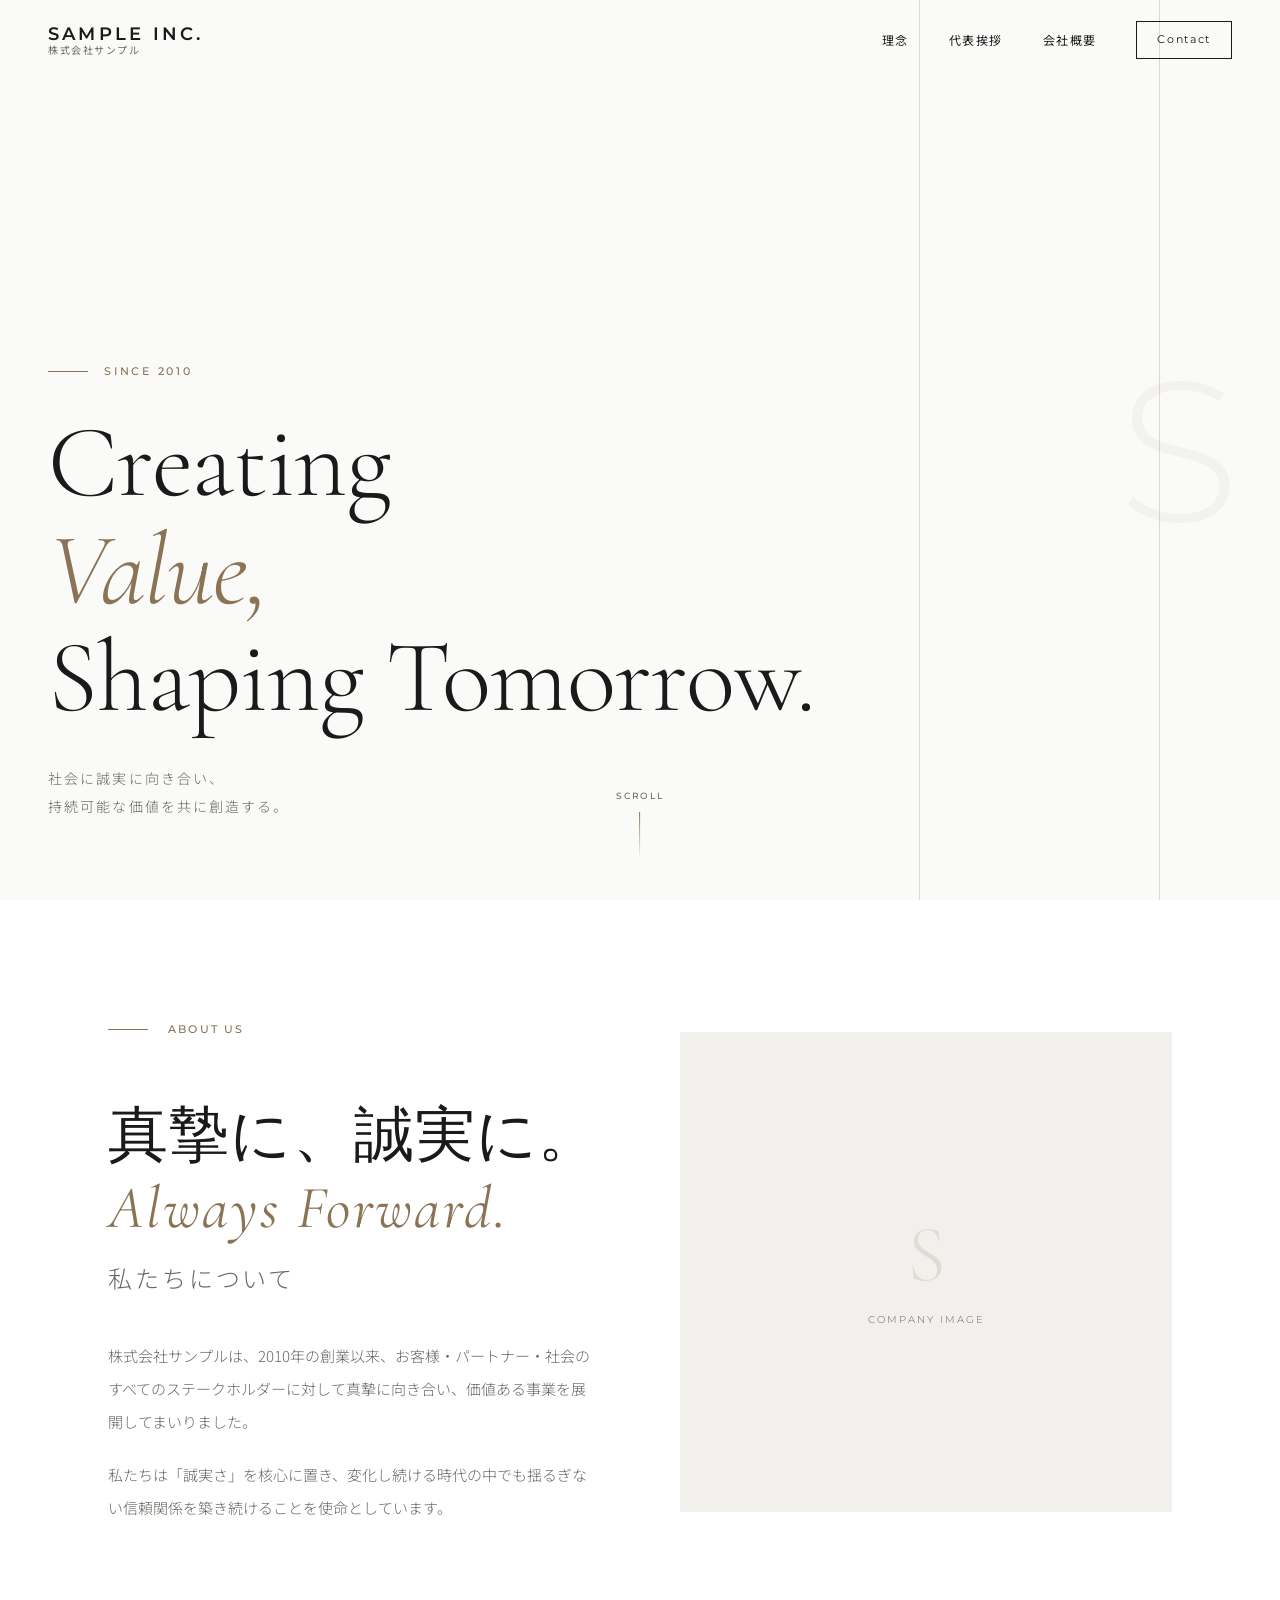
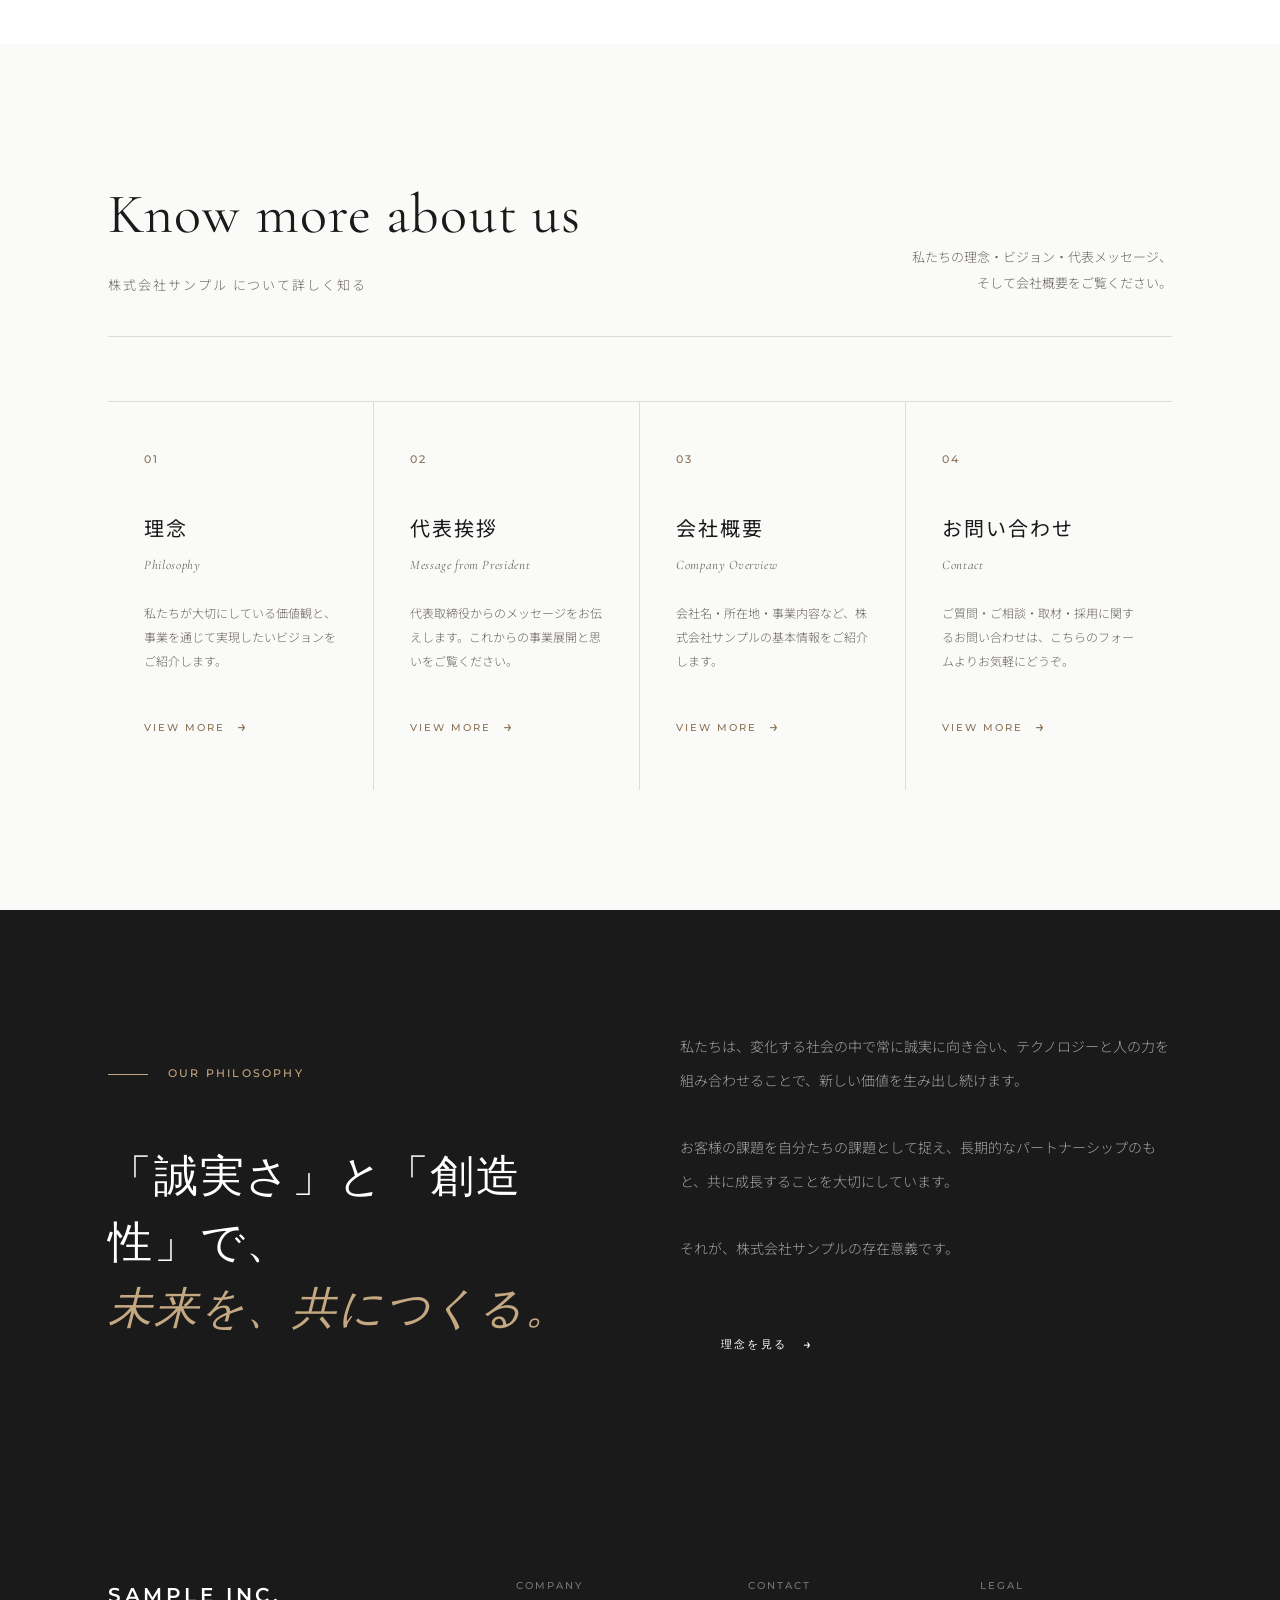
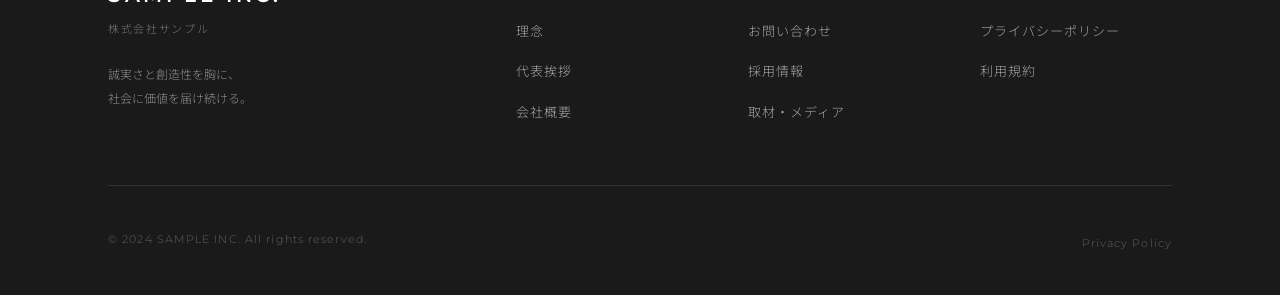
==== index.html @ b6d47b0f "Add luxury corporate website (5 pages, white × black theme) - index.html: Top page with hero, About " ====
<!DOCTYPE html>
<html lang="ja">
<head>
  <meta charset="UTF-8">
  <meta name="viewport" content="width=device-width, initial-scale=1.0">
  <title>SAMPLE INC. — コーポレートサイト</title>
  <meta name="description" content="SAMPLE INC.のコーポレートサイト。私たちは、真摯な姿勢で社会に価値を届け続けます。">
  <link rel="stylesheet" href="css/style.css">
  <!-- Favicon placeholder -->
  <link rel="icon" href="data:image/svg+xml,<svg xmlns='http://www.w3.org/2000/svg' viewBox='0 0 100 100'><text y='.9em' font-size='90'>S</text></svg>">
</head>
<body>

  <!-- ====== Header ====== -->
  <header class="site-header">
    <a href="index.html" class="header-logo">
      <span class="logo-en">SAMPLE INC.</span>
      <span class="logo-jp">株式会社サンプル</span>
    </a>
    <nav class="site-nav">
      <a href="philosophy.html">理念</a>
      <a href="president.html">代表挨拶</a>
      <a href="about.html">会社概要</a>
      <a href="contact.html" class="nav-contact">Contact</a>
    </nav>
    <button class="hamburger" aria-label="メニューを開く">
      <span></span><span></span><span></span>
    </button>
  </header>

  <!-- Mobile Nav -->
  <nav class="mobile-nav">
    <a href="philosophy.html">理念</a>
    <a href="president.html">代表挨拶</a>
    <a href="about.html">会社概要</a>
    <a href="contact.html">お問い合わせ</a>
  </nav>

  <main>

    <!-- ====== Hero ====== -->
    <section class="hero">
      <div class="hero-bg"></div>
      <div class="hero-number">S</div>
      <div class="hero-content">
        <p class="hero-eyebrow">Since 2010</p>
        <h1 class="hero-title">
          Creating<br>
          <em>Value,</em><br>
          Shaping Tomorrow.
        </h1>
        <p class="hero-tagline">
          社会に誠実に向き合い、<br>
          持続可能な価値を共に創造する。
        </p>
      </div>
      <div class="scroll-indicator">
        <span>Scroll</span>
        <div class="scroll-line"></div>
      </div>
    </section>

    <!-- ====== About Brief ====== -->
    <section class="about-top">
      <div class="container">
        <div class="about-top-inner">
          <div class="about-top-text">
            <div class="section-label">
              <span>About Us</span>
            </div>
            <h2 class="section-title fade-up">
              真摯に、誠実に。<br>
              <em class="en-serif" style="font-style:italic; color:var(--accent);">Always Forward.</em>
            </h2>
            <div class="section-title-jp fade-up fade-up-delay-1">私たちについて</div>
            <div style="margin-top:40px;">
              <p class="fade-up fade-up-delay-2">
                株式会社サンプルは、2010年の創業以来、お客様・パートナー・社会のすべてのステークホルダーに対して真摯に向き合い、価値ある事業を展開してまいりました。
              </p>
              <p class="fade-up fade-up-delay-3">
                私たちは「誠実さ」を核心に置き、変化し続ける時代の中でも揺るぎない信頼関係を築き続けることを使命としています。
              </p>
            </div>
          </div>
          <div class="about-top-visual fade-up fade-up-delay-2">
            <div class="about-top-visual-box">
              <div class="visual-placeholder">
                <div class="visual-placeholder-text">S</div>
                <div class="visual-placeholder-sub">Company Image</div>
              </div>
            </div>
          </div>
        </div>
      </div>
    </section>

    <!-- ====== Know More ====== -->
    <section class="know-more">
      <div class="container">
        <div class="know-more-header fade-up">
          <div class="know-more-title-block">
            <h2 class="know-more-title">Know more about us</h2>
            <p class="know-more-subtitle">株式会社サンプル について詳しく知る</p>
          </div>
          <p class="know-more-desc">
            私たちの理念・ビジョン・代表メッセージ、<br>
            そして会社概要をご覧ください。
          </p>
        </div>

        <div class="know-more-grid">
          <a class="know-card fade-up" href="philosophy.html">
            <div class="know-card-num">01</div>
            <div class="know-card-title-jp">理念</div>
            <div class="know-card-title-en">Philosophy</div>
            <p class="know-card-desc">
              私たちが大切にしている価値観と、事業を通じて実現したいビジョンをご紹介します。
            </p>
            <div class="know-card-arrow">View more</div>
          </a>

          <a class="know-card fade-up fade-up-delay-1" href="president.html">
            <div class="know-card-num">02</div>
            <div class="know-card-title-jp">代表挨拶</div>
            <div class="know-card-title-en">Message from President</div>
            <p class="know-card-desc">
              代表取締役からのメッセージをお伝えします。これからの事業展開と思いをご覧ください。
            </p>
            <div class="know-card-arrow">View more</div>
          </a>

          <a class="know-card fade-up fade-up-delay-2" href="about.html">
            <div class="know-card-num">03</div>
            <div class="know-card-title-jp">会社概要</div>
            <div class="know-card-title-en">Company Overview</div>
            <p class="know-card-desc">
              会社名・所在地・事業内容など、株式会社サンプルの基本情報をご紹介します。
            </p>
            <div class="know-card-arrow">View more</div>
          </a>

          <a class="know-card fade-up fade-up-delay-3" href="contact.html">
            <div class="know-card-num">04</div>
            <div class="know-card-title-jp">お問い合わせ</div>
            <div class="know-card-title-en">Contact</div>
            <p class="know-card-desc">
              ご質問・ご相談・取材・採用に関するお問い合わせは、こちらのフォームよりお気軽にどうぞ。
            </p>
            <div class="know-card-arrow">View more</div>
          </a>
        </div>
      </div>
    </section>

    <!-- ====== Philosophy Brief ====== -->
    <section class="philosophy-brief">
      <div class="container">
        <div class="philosophy-brief-inner">
          <div class="fade-up">
            <div class="section-label">
              <span>Our Philosophy</span>
            </div>
            <p class="philosophy-brief-quote">
              「誠実さ」と「創造性」で、<br>
              <em>未来を、共につくる。</em>
            </p>
          </div>
          <div class="fade-up fade-up-delay-2">
            <p class="philosophy-brief-text">
              私たちは、変化する社会の中で常に誠実に向き合い、テクノロジーと人の力を組み合わせることで、新しい価値を生み出し続けます。<br><br>
              お客様の課題を自分たちの課題として捉え、長期的なパートナーシップのもと、共に成長することを大切にしています。<br><br>
              それが、株式会社サンプルの存在意義です。
            </p>
            <div style="margin-top:48px;">
              <a href="philosophy.html" class="btn-primary">
                <span>理念を見る</span>
                <span class="arrow">→</span>
              </a>
            </div>
          </div>
        </div>
      </div>
    </section>

  </main>

  <!-- ====== Footer ====== -->
  <footer class="site-footer">
    <div class="container">
      <div class="footer-top">
        <div class="footer-brand">
          <div class="logo-en">SAMPLE INC.</div>
          <div class="logo-jp">株式会社サンプル</div>
          <p class="tagline">
            誠実さと創造性を胸に、<br>
            社会に価値を届け続ける。
          </p>
        </div>
        <div class="footer-nav">
          <div class="footer-nav-group">
            <div class="group-title">Company</div>
            <ul>
              <li><a href="philosophy.html">理念</a></li>
              <li><a href="president.html">代表挨拶</a></li>
              <li><a href="about.html">会社概要</a></li>
            </ul>
          </div>
          <div class="footer-nav-group">
            <div class="group-title">Contact</div>
            <ul>
              <li><a href="contact.html">お問い合わせ</a></li>
              <li><a href="contact.html">採用情報</a></li>
              <li><a href="contact.html">取材・メディア</a></li>
            </ul>
          </div>
          <div class="footer-nav-group">
            <div class="group-title">Legal</div>
            <ul>
              <li><a href="#">プライバシーポリシー</a></li>
              <li><a href="#">利用規約</a></li>
            </ul>
          </div>
        </div>
      </div>
      <div class="footer-bottom">
        <p class="footer-copy">&copy; 2024 SAMPLE INC. All rights reserved.</p>
        <div class="footer-policy">
          <a href="#">Privacy Policy</a>
        </div>
      </div>
    </div>
  </footer>

  <script src="js/main.js"></script>
</body>
</html>
---- css/style.css ----
/* =========================================
   CORPORATE WEBSITE — Global Styles
   Color: White × Black + Bronze accent
   ========================================= */

@import url('https://fonts.googleapis.com/css2?family=Cormorant+Garamond:ital,wght@0,300;0,400;0,500;0,600;1,300;1,400&family=Noto+Sans+JP:wght@300;400;500&family=Montserrat:wght@300;400;500;600&display=swap');

/* ── Reset & Base ── */
*, *::before, *::after {
  box-sizing: border-box;
  margin: 0;
  padding: 0;
}

:root {
  --bg:        #fafaf8;
  --bg-alt:    #f2f0ec;
  --text:      #1a1a1a;
  --text-light:#6b6660;
  --accent:    #8b7355;
  --accent-lt: #c4a882;
  --white:     #ffffff;
  --border:    #e0dbd4;
  --line:      rgba(139,115,85,0.25);

  --ff-serif:  'Cormorant Garamond', 'Times New Roman', serif;
  --ff-sans:   'Noto Sans JP', sans-serif;
  --ff-en:     'Montserrat', sans-serif;

  --header-h:  80px;
  --transition: 0.6s cubic-bezier(0.25, 0.46, 0.45, 0.94);
}

html {
  scroll-behavior: smooth;
  font-size: 16px;
}

body {
  background-color: var(--bg);
  color: var(--text);
  font-family: var(--ff-sans);
  font-weight: 300;
  line-height: 1.8;
  overflow-x: hidden;
  -webkit-font-smoothing: antialiased;
}

img {
  max-width: 100%;
  height: auto;
  display: block;
}

a {
  color: inherit;
  text-decoration: none;
}

/* ── Typography ── */
.en-serif {
  font-family: var(--ff-serif);
  font-weight: 400;
  letter-spacing: 0.04em;
}

.en-sans {
  font-family: var(--ff-en);
  letter-spacing: 0.12em;
}

/* ── Header ── */
.site-header {
  position: fixed;
  top: 0;
  left: 0;
  width: 100%;
  height: var(--header-h);
  display: flex;
  align-items: center;
  justify-content: space-between;
  padding: 0 48px;
  z-index: 100;
  transition: background var(--transition), border-bottom var(--transition);
}

.site-header.scrolled {
  background: rgba(250, 250, 248, 0.96);
  border-bottom: 1px solid var(--border);
  backdrop-filter: blur(8px);
}

.header-logo {
  display: flex;
  flex-direction: column;
  gap: 2px;
}

.header-logo .logo-en {
  font-family: var(--ff-en);
  font-size: 18px;
  font-weight: 600;
  letter-spacing: 0.18em;
  color: var(--text);
  line-height: 1;
}

.header-logo .logo-jp {
  font-family: var(--ff-sans);
  font-size: 10px;
  font-weight: 400;
  letter-spacing: 0.15em;
  color: var(--text-light);
  line-height: 1;
}

.site-nav {
  display: flex;
  align-items: center;
  gap: 40px;
}

.site-nav a {
  font-family: var(--ff-sans);
  font-size: 12px;
  font-weight: 400;
  letter-spacing: 0.12em;
  color: var(--text);
  position: relative;
  transition: color 0.3s;
}

.site-nav a::after {
  content: '';
  position: absolute;
  bottom: -3px;
  left: 0;
  width: 0;
  height: 1px;
  background: var(--accent);
  transition: width 0.4s var(--transition);
}

.site-nav a:hover,
.site-nav a.active {
  color: var(--accent);
}

.site-nav a:hover::after,
.site-nav a.active::after {
  width: 100%;
}

/* Contact button in nav */
.nav-contact {
  border: 1px solid var(--text);
  padding: 8px 20px;
  font-family: var(--ff-en) !important;
  font-size: 11px !important;
  letter-spacing: 0.15em !important;
  transition: all 0.3s !important;
}

.nav-contact::after {
  display: none !important;
}

.nav-contact:hover {
  background: var(--text) !important;
  color: var(--white) !important;
}

/* Hamburger */
.hamburger {
  display: none;
  flex-direction: column;
  gap: 6px;
  cursor: pointer;
  padding: 4px;
  background: none;
  border: none;
  z-index: 200;
}

.hamburger span {
  display: block;
  width: 28px;
  height: 1px;
  background: var(--text);
  transition: all 0.4s;
}

.hamburger.open span:nth-child(1) {
  transform: translateY(7px) rotate(45deg);
}
.hamburger.open span:nth-child(2) {
  opacity: 0;
}
.hamburger.open span:nth-child(3) {
  transform: translateY(-7px) rotate(-45deg);
}

/* Mobile Nav */
.mobile-nav {
  display: none;
  position: fixed;
  inset: 0;
  background: var(--bg);
  z-index: 150;
  flex-direction: column;
  align-items: center;
  justify-content: center;
  gap: 40px;
  opacity: 0;
  pointer-events: none;
  transition: opacity 0.5s;
}

.mobile-nav.open {
  opacity: 1;
  pointer-events: all;
}

.mobile-nav a {
  font-family: var(--ff-serif);
  font-size: 32px;
  font-weight: 300;
  letter-spacing: 0.06em;
  color: var(--text);
  transition: color 0.3s;
}

.mobile-nav a:hover {
  color: var(--accent);
}

/* ── Section Shared ── */
section {
  padding: 120px 0;
}

.container {
  max-width: 1160px;
  margin: 0 auto;
  padding: 0 48px;
}

/* Section Label */
.section-label {
  display: flex;
  align-items: center;
  gap: 20px;
  margin-bottom: 60px;
}

.section-label::before {
  content: '';
  display: block;
  width: 40px;
  height: 1px;
  background: var(--accent);
}

.section-label span {
  font-family: var(--ff-en);
  font-size: 11px;
  font-weight: 500;
  letter-spacing: 0.2em;
  color: var(--accent);
  text-transform: uppercase;
}

/* Section Title */
.section-title {
  font-family: var(--ff-serif);
  font-size: clamp(36px, 5vw, 60px);
  font-weight: 400;
  line-height: 1.2;
  letter-spacing: 0.02em;
  color: var(--text);
}

.section-title-jp {
  font-family: var(--ff-sans);
  font-size: clamp(18px, 2.5vw, 24px);
  font-weight: 300;
  letter-spacing: 0.12em;
  color: var(--text-light);
  margin-top: 12px;
}

/* ── Hero ── */
.hero {
  position: relative;
  height: 100vh;
  min-height: 640px;
  display: flex;
  flex-direction: column;
  justify-content: flex-end;
  padding-bottom: 80px;
  overflow: hidden;
}

.hero-bg {
  position: absolute;
  inset: 0;
  background: var(--bg);
}

/* Decorative lines */
.hero-bg::before {
  content: '';
  position: absolute;
  top: 0;
  right: 120px;
  width: 1px;
  height: 100%;
  background: var(--line);
}

.hero-bg::after {
  content: '';
  position: absolute;
  top: 0;
  right: 360px;
  width: 1px;
  height: 100%;
  background: var(--line);
}

.hero-number {
  position: absolute;
  top: 50%;
  right: 48px;
  transform: translateY(-50%);
  font-family: var(--ff-en);
  font-size: 200px;
  font-weight: 300;
  color: rgba(139, 115, 85, 0.06);
  line-height: 1;
  letter-spacing: -0.04em;
  user-select: none;
}

.hero-content {
  position: relative;
  z-index: 2;
  padding: 0 48px;
}

.hero-eyebrow {
  font-family: var(--ff-en);
  font-size: 11px;
  font-weight: 500;
  letter-spacing: 0.25em;
  color: var(--accent);
  text-transform: uppercase;
  margin-bottom: 28px;
  display: flex;
  align-items: center;
  gap: 16px;
}

.hero-eyebrow::before {
  content: '';
  display: block;
  width: 40px;
  height: 1px;
  background: var(--accent);
}

.hero-title {
  font-family: var(--ff-serif);
  font-size: clamp(52px, 8vw, 110px);
  font-weight: 300;
  line-height: 1.05;
  letter-spacing: -0.01em;
  color: var(--text);
  margin-bottom: 32px;
}

.hero-title em {
  font-style: italic;
  color: var(--accent);
}

.hero-tagline {
  font-family: var(--ff-sans);
  font-size: 14px;
  font-weight: 300;
  letter-spacing: 0.15em;
  color: var(--text-light);
  max-width: 480px;
  line-height: 2;
}

/* Scroll indicator */
.scroll-indicator {
  position: absolute;
  bottom: 40px;
  left: 50%;
  transform: translateX(-50%);
  display: flex;
  flex-direction: column;
  align-items: center;
  gap: 8px;
  z-index: 2;
}

.scroll-indicator span {
  font-family: var(--ff-en);
  font-size: 9px;
  font-weight: 500;
  letter-spacing: 0.2em;
  color: var(--text-light);
  text-transform: uppercase;
}

.scroll-line {
  width: 1px;
  height: 48px;
  background: linear-gradient(to bottom, var(--accent), transparent);
  animation: scrollDown 1.8s ease-in-out infinite;
}

@keyframes scrollDown {
  0% { transform: scaleY(0); transform-origin: top; }
  50% { transform: scaleY(1); transform-origin: top; }
  51% { transform: scaleY(1); transform-origin: bottom; }
  100% { transform: scaleY(0); transform-origin: bottom; }
}

/* ── About Section (Top) ── */
.about-top {
  background: var(--white);
}

.about-top-inner {
  display: grid;
  grid-template-columns: 1fr 1fr;
  gap: 80px;
  align-items: center;
}

.about-top-text p {
  font-size: 15px;
  line-height: 2.2;
  color: var(--text-light);
  margin-bottom: 20px;
}

.about-top-text p:last-child {
  margin-bottom: 0;
}

.about-top-visual {
  position: relative;
  height: 480px;
}

.about-top-visual-box {
  width: 100%;
  height: 100%;
  background: var(--bg-alt);
  position: relative;
  overflow: hidden;
}

.about-top-visual-box::before {
  content: '';
  position: absolute;
  top: 24px;
  left: 24px;
  right: -24px;
  bottom: -24px;
  border: 1px solid var(--border);
  z-index: -1;
}

/* Placeholder visual inside box */
.visual-placeholder {
  width: 100%;
  height: 100%;
  display: flex;
  align-items: center;
  justify-content: center;
  flex-direction: column;
  gap: 16px;
}

.visual-placeholder-text {
  font-family: var(--ff-serif);
  font-size: 80px;
  font-weight: 300;
  color: var(--border);
  line-height: 1;
}

.visual-placeholder-sub {
  font-family: var(--ff-en);
  font-size: 10px;
  letter-spacing: 0.2em;
  color: var(--text-light);
  text-transform: uppercase;
}

/* ── Know More Section ── */
.know-more {
  background: var(--bg);
}

.know-more-header {
  display: flex;
  align-items: flex-end;
  justify-content: space-between;
  margin-bottom: 64px;
  padding-bottom: 40px;
  border-bottom: 1px solid var(--border);
}

.know-more-title-block {}

.know-more-title {
  font-family: var(--ff-serif);
  font-size: clamp(36px, 5vw, 56px);
  font-weight: 400;
  color: var(--text);
  letter-spacing: 0.02em;
  margin-bottom: 8px;
}

.know-more-subtitle {
  font-family: var(--ff-sans);
  font-size: 13px;
  font-weight: 300;
  letter-spacing: 0.15em;
  color: var(--text-light);
}

.know-more-desc {
  max-width: 320px;
  font-size: 13px;
  line-height: 2;
  color: var(--text-light);
  text-align: right;
}

/* Cards */
.know-more-grid {
  display: grid;
  grid-template-columns: repeat(4, 1fr);
  gap: 0;
  border-top: 1px solid var(--border);
}

.know-card {
  border-right: 1px solid var(--border);
  padding: 48px 36px;
  display: flex;
  flex-direction: column;
  position: relative;
  overflow: hidden;
  transition: background 0.4s;
  cursor: pointer;
}

.know-card:last-child {
  border-right: none;
}

.know-card::after {
  content: '';
  position: absolute;
  bottom: 0;
  left: 0;
  width: 100%;
  height: 3px;
  background: var(--accent);
  transform: scaleX(0);
  transform-origin: left;
  transition: transform 0.5s var(--transition);
}

.know-card:hover {
  background: var(--white);
}

.know-card:hover::after {
  transform: scaleX(1);
}

.know-card-num {
  font-family: var(--ff-en);
  font-size: 11px;
  font-weight: 500;
  letter-spacing: 0.15em;
  color: var(--accent);
  margin-bottom: 40px;
}

.know-card-title-jp {
  font-family: var(--ff-sans);
  font-size: 20px;
  font-weight: 400;
  letter-spacing: 0.1em;
  color: var(--text);
  margin-bottom: 8px;
}

.know-card-title-en {
  font-family: var(--ff-serif);
  font-size: 13px;
  font-weight: 400;
  font-style: italic;
  color: var(--text-light);
  letter-spacing: 0.05em;
  margin-bottom: 24px;
}

.know-card-desc {
  font-size: 12px;
  line-height: 2;
  color: var(--text-light);
  flex: 1;
}

.know-card-arrow {
  margin-top: 40px;
  display: flex;
  align-items: center;
  gap: 12px;
  font-family: var(--ff-en);
  font-size: 10px;
  font-weight: 500;
  letter-spacing: 0.2em;
  color: var(--accent);
  text-transform: uppercase;
  transition: gap 0.3s;
}

.know-card-arrow::after {
  content: '→';
  font-size: 16px;
  transition: transform 0.3s;
}

.know-card:hover .know-card-arrow {
  gap: 18px;
}

.know-card:hover .know-card-arrow::after {
  transform: translateX(4px);
}

/* ── Philosophy (Brief) ── */
.philosophy-brief {
  background: var(--text);
  color: var(--white);
  padding: 120px 0;
}

.philosophy-brief .section-label::before {
  background: var(--accent-lt);
}

.philosophy-brief .section-label span {
  color: var(--accent-lt);
}

.philosophy-brief-inner {
  display: grid;
  grid-template-columns: 1fr 1fr;
  gap: 80px;
  align-items: center;
}

.philosophy-brief-quote {
  font-family: var(--ff-serif);
  font-size: clamp(28px, 3.5vw, 44px);
  font-weight: 300;
  line-height: 1.5;
  letter-spacing: 0.04em;
  color: var(--white);
}

.philosophy-brief-quote em {
  font-style: italic;
  color: var(--accent-lt);
}

.philosophy-brief-text {
  font-size: 14px;
  line-height: 2.4;
  color: rgba(255,255,255,0.6);
}

/* ── Page Hero (Inner pages) ── */
.page-hero {
  padding-top: calc(var(--header-h) + 80px);
  padding-bottom: 80px;
  background: var(--bg);
  border-bottom: 1px solid var(--border);
}

.page-hero-inner {
  display: flex;
  flex-direction: column;
  gap: 20px;
}

.page-hero-en {
  font-family: var(--ff-en);
  font-size: 11px;
  font-weight: 500;
  letter-spacing: 0.25em;
  color: var(--accent);
  text-transform: uppercase;
  display: flex;
  align-items: center;
  gap: 16px;
}

.page-hero-en::before {
  content: '';
  display: block;
  width: 40px;
  height: 1px;
  background: var(--accent);
}

.page-hero-title {
  font-family: var(--ff-serif);
  font-size: clamp(48px, 7vw, 88px);
  font-weight: 300;
  line-height: 1.1;
  letter-spacing: 0.02em;
  color: var(--text);
}

.page-hero-jp {
  font-family: var(--ff-sans);
  font-size: 16px;
  font-weight: 300;
  letter-spacing: 0.2em;
  color: var(--text-light);
}

/* ── Philosophy Page ── */
.philosophy-values {
  background: var(--white);
}

.values-list {
  display: flex;
  flex-direction: column;
  gap: 0;
}

.value-item {
  display: grid;
  grid-template-columns: 80px 1fr 1fr;
  gap: 48px;
  align-items: start;
  padding: 60px 0;
  border-bottom: 1px solid var(--border);
}

.value-item:first-child {
  border-top: 1px solid var(--border);
}

.value-num {
  font-family: var(--ff-en);
  font-size: 11px;
  font-weight: 500;
  letter-spacing: 0.15em;
  color: var(--accent);
  padding-top: 6px;
}

.value-title {
  font-family: var(--ff-serif);
  font-size: clamp(24px, 3vw, 36px);
  font-weight: 400;
  letter-spacing: 0.04em;
  color: var(--text);
  line-height: 1.3;
}

.value-title-jp {
  font-family: var(--ff-sans);
  font-size: 14px;
  font-weight: 300;
  letter-spacing: 0.12em;
  color: var(--text-light);
  margin-top: 8px;
}

.value-text {
  font-size: 14px;
  line-height: 2.4;
  color: var(--text-light);
}

/* ── President Page ── */
.president-section {
  background: var(--white);
}

.president-inner {
  display: grid;
  grid-template-columns: 400px 1fr;
  gap: 80px;
  align-items: start;
}

.president-photo {
  position: sticky;
  top: calc(var(--header-h) + 40px);
}

.president-photo-frame {
  width: 100%;
  aspect-ratio: 3/4;
  background: var(--bg-alt);
  position: relative;
  overflow: hidden;
  display: flex;
  align-items: center;
  justify-content: center;
}

.president-photo-frame::after {
  content: '';
  position: absolute;
  top: 16px;
  left: 16px;
  right: -16px;
  bottom: -16px;
  border: 1px solid var(--border);
  z-index: -1;
}

.president-photo-placeholder {
  font-family: var(--ff-serif);
  font-size: 60px;
  color: var(--border);
}

.president-name-block {
  margin-top: 32px;
}

.president-name-jp {
  font-family: var(--ff-sans);
  font-size: 22px;
  font-weight: 400;
  letter-spacing: 0.15em;
  color: var(--text);
  margin-bottom: 4px;
}

.president-name-en {
  font-family: var(--ff-en);
  font-size: 13px;
  font-weight: 400;
  letter-spacing: 0.15em;
  color: var(--text-light);
  margin-bottom: 8px;
}

.president-title {
  font-family: var(--ff-sans);
  font-size: 11px;
  font-weight: 300;
  letter-spacing: 0.15em;
  color: var(--accent);
}

.president-message {}

.president-message-lead {
  font-family: var(--ff-serif);
  font-size: clamp(20px, 2.5vw, 28px);
  font-weight: 400;
  line-height: 1.7;
  color: var(--text);
  margin-bottom: 48px;
  padding-bottom: 48px;
  border-bottom: 1px solid var(--border);
}

.president-message-body {
  font-size: 14px;
  line-height: 2.8;
  color: var(--text-light);
}

.president-message-body p {
  margin-bottom: 28px;
}

.president-message-sign {
  margin-top: 60px;
  padding-top: 40px;
  border-top: 1px solid var(--border);
}

.president-message-sign .title {
  font-family: var(--ff-sans);
  font-size: 11px;
  letter-spacing: 0.15em;
  color: var(--text-light);
  margin-bottom: 12px;
}

.president-message-sign .name {
  font-family: var(--ff-serif);
  font-size: 32px;
  font-weight: 400;
  font-style: italic;
  color: var(--text);
}

/* ── About Page ── */
.company-overview {
  background: var(--white);
}

.overview-table {
  width: 100%;
  border-collapse: collapse;
}

.overview-table tr {
  border-bottom: 1px solid var(--border);
}

.overview-table tr:first-child {
  border-top: 1px solid var(--border);
}

.overview-table th {
  font-family: var(--ff-sans);
  font-size: 13px;
  font-weight: 400;
  letter-spacing: 0.12em;
  color: var(--text-light);
  text-align: left;
  padding: 28px 0;
  width: 200px;
  vertical-align: top;
  padding-right: 48px;
}

.overview-table td {
  font-family: var(--ff-sans);
  font-size: 14px;
  font-weight: 300;
  letter-spacing: 0.05em;
  color: var(--text);
  padding: 28px 0;
  line-height: 2;
}

/* ── Contact Page ── */
.contact-section {
  background: var(--white);
}

.contact-inner {
  display: grid;
  grid-template-columns: 1fr 1fr;
  gap: 100px;
  align-items: start;
}

.contact-info {}

.contact-info-title {
  font-family: var(--ff-serif);
  font-size: 36px;
  font-weight: 400;
  color: var(--text);
  margin-bottom: 24px;
}

.contact-info-text {
  font-size: 14px;
  line-height: 2.4;
  color: var(--text-light);
  margin-bottom: 48px;
}

.contact-detail {
  display: flex;
  flex-direction: column;
  gap: 20px;
}

.contact-detail-item {
  display: flex;
  align-items: baseline;
  gap: 20px;
  padding-bottom: 20px;
  border-bottom: 1px solid var(--border);
}

.contact-detail-label {
  font-family: var(--ff-en);
  font-size: 10px;
  font-weight: 500;
  letter-spacing: 0.2em;
  color: var(--accent);
  text-transform: uppercase;
  min-width: 70px;
}

.contact-detail-value {
  font-size: 14px;
  color: var(--text);
  letter-spacing: 0.05em;
}

/* Form */
.contact-form {
  display: flex;
  flex-direction: column;
  gap: 32px;
}

.form-group {
  display: flex;
  flex-direction: column;
  gap: 10px;
}

.form-group label {
  font-family: var(--ff-en);
  font-size: 10px;
  font-weight: 500;
  letter-spacing: 0.2em;
  color: var(--text-light);
  text-transform: uppercase;
}

.form-group label .required {
  color: var(--accent);
  margin-left: 4px;
}

.form-group input,
.form-group select,
.form-group textarea {
  width: 100%;
  background: transparent;
  border: none;
  border-bottom: 1px solid var(--border);
  padding: 12px 0;
  font-family: var(--ff-sans);
  font-size: 14px;
  font-weight: 300;
  color: var(--text);
  outline: none;
  transition: border-color 0.3s;
  -webkit-appearance: none;
  border-radius: 0;
}

.form-group input:focus,
.form-group select:focus,
.form-group textarea:focus {
  border-bottom-color: var(--accent);
}

.form-group textarea {
  resize: vertical;
  min-height: 120px;
  line-height: 2;
}

.form-submit {
  margin-top: 8px;
}

.btn-primary {
  display: inline-flex;
  align-items: center;
  gap: 16px;
  padding: 18px 40px;
  background: var(--text);
  color: var(--white);
  font-family: var(--ff-en);
  font-size: 11px;
  font-weight: 500;
  letter-spacing: 0.2em;
  text-transform: uppercase;
  border: 1px solid var(--text);
  cursor: pointer;
  transition: all 0.4s;
}

.btn-primary:hover {
  background: transparent;
  color: var(--text);
}

.btn-primary .arrow {
  font-size: 14px;
  transition: transform 0.3s;
}

.btn-primary:hover .arrow {
  transform: translateX(6px);
}

/* ── Footer ── */
.site-footer {
  background: var(--text);
  color: var(--white);
  padding: 80px 0 40px;
}

.footer-top {
  display: grid;
  grid-template-columns: 1fr 2fr;
  gap: 80px;
  padding-bottom: 60px;
  border-bottom: 1px solid rgba(255,255,255,0.1);
  margin-bottom: 40px;
}

.footer-brand .logo-en {
  font-family: var(--ff-en);
  font-size: 20px;
  font-weight: 600;
  letter-spacing: 0.18em;
  color: var(--white);
  margin-bottom: 6px;
}

.footer-brand .logo-jp {
  font-family: var(--ff-sans);
  font-size: 11px;
  letter-spacing: 0.15em;
  color: rgba(255,255,255,0.4);
  margin-bottom: 24px;
}

.footer-brand .tagline {
  font-family: var(--ff-sans);
  font-size: 12px;
  line-height: 2;
  color: rgba(255,255,255,0.5);
  max-width: 280px;
}

.footer-nav {
  display: grid;
  grid-template-columns: repeat(3, 1fr);
  gap: 40px;
}

.footer-nav-group {}

.footer-nav-group .group-title {
  font-family: var(--ff-en);
  font-size: 10px;
  font-weight: 500;
  letter-spacing: 0.2em;
  color: rgba(255,255,255,0.4);
  text-transform: uppercase;
  margin-bottom: 20px;
}

.footer-nav-group ul {
  list-style: none;
  display: flex;
  flex-direction: column;
  gap: 12px;
}

.footer-nav-group ul li a {
  font-family: var(--ff-sans);
  font-size: 13px;
  font-weight: 300;
  letter-spacing: 0.08em;
  color: rgba(255,255,255,0.6);
  transition: color 0.3s;
}

.footer-nav-group ul li a:hover {
  color: var(--accent-lt);
}

.footer-bottom {
  display: flex;
  align-items: center;
  justify-content: space-between;
}

.footer-copy {
  font-family: var(--ff-en);
  font-size: 11px;
  letter-spacing: 0.1em;
  color: rgba(255,255,255,0.3);
}

.footer-policy a {
  font-family: var(--ff-en);
  font-size: 11px;
  letter-spacing: 0.1em;
  color: rgba(255,255,255,0.3);
  transition: color 0.3s;
}

.footer-policy a:hover {
  color: rgba(255,255,255,0.6);
}

/* ── Breadcrumb ── */
.breadcrumb {
  display: flex;
  align-items: center;
  gap: 8px;
  font-family: var(--ff-en);
  font-size: 10px;
  letter-spacing: 0.15em;
  color: var(--text-light);
  margin-bottom: 40px;
}

.breadcrumb a {
  color: var(--text-light);
  transition: color 0.3s;
}

.breadcrumb a:hover {
  color: var(--accent);
}

.breadcrumb-sep {
  color: var(--border);
}

/* ── Animations ── */
.fade-up {
  opacity: 0;
  transform: translateY(30px);
  transition: opacity 0.8s var(--transition), transform 0.8s var(--transition);
}

.fade-up.visible {
  opacity: 1;
  transform: translateY(0);
}

.fade-up-delay-1 { transition-delay: 0.1s; }
.fade-up-delay-2 { transition-delay: 0.2s; }
.fade-up-delay-3 { transition-delay: 0.3s; }
.fade-up-delay-4 { transition-delay: 0.4s; }

/* ── Responsive ── */
@media (max-width: 1024px) {
  .about-top-inner {
    grid-template-columns: 1fr;
    gap: 60px;
  }

  .about-top-visual {
    height: 320px;
  }

  .philosophy-brief-inner {
    grid-template-columns: 1fr;
    gap: 48px;
  }

  .president-inner {
    grid-template-columns: 1fr;
    gap: 60px;
  }

  .president-photo {
    position: static;
    max-width: 320px;
  }

  .contact-inner {
    grid-template-columns: 1fr;
    gap: 60px;
  }

  .footer-top {
    grid-template-columns: 1fr;
    gap: 48px;
  }

  .know-more-grid {
    grid-template-columns: repeat(2, 1fr);
  }

  .know-card:nth-child(2) {
    border-right: none;
  }

  .know-card:nth-child(3),
  .know-card:nth-child(4) {
    border-top: 1px solid var(--border);
  }

  .know-card:nth-child(4) {
    border-right: none;
  }
}

@media (max-width: 768px) {
  :root {
    --header-h: 64px;
  }

  .site-header {
    padding: 0 24px;
  }

  .site-nav {
    display: none;
  }

  .hamburger {
    display: flex;
  }

  .mobile-nav {
    display: flex;
  }

  .hero-content {
    padding: 0 24px;
  }

  .hero-number {
    display: none;
  }

  .container {
    padding: 0 24px;
  }

  section {
    padding: 80px 0;
  }

  .know-more-header {
    flex-direction: column;
    align-items: flex-start;
    gap: 24px;
  }

  .know-more-desc {
    text-align: left;
  }

  .know-more-grid {
    grid-template-columns: 1fr;
  }

  .know-card {
    border-right: none;
    border-bottom: 1px solid var(--border);
  }

  .know-card:nth-child(3),
  .know-card:nth-child(4) {
    border-top: none;
  }

  .value-item {
    grid-template-columns: 1fr;
    gap: 16px;
  }

  .footer-nav {
    grid-template-columns: 1fr 1fr;
  }

  .footer-bottom {
    flex-direction: column;
    gap: 12px;
    text-align: center;
  }

  .overview-table th {
    width: 120px;
    font-size: 12px;
  }
}
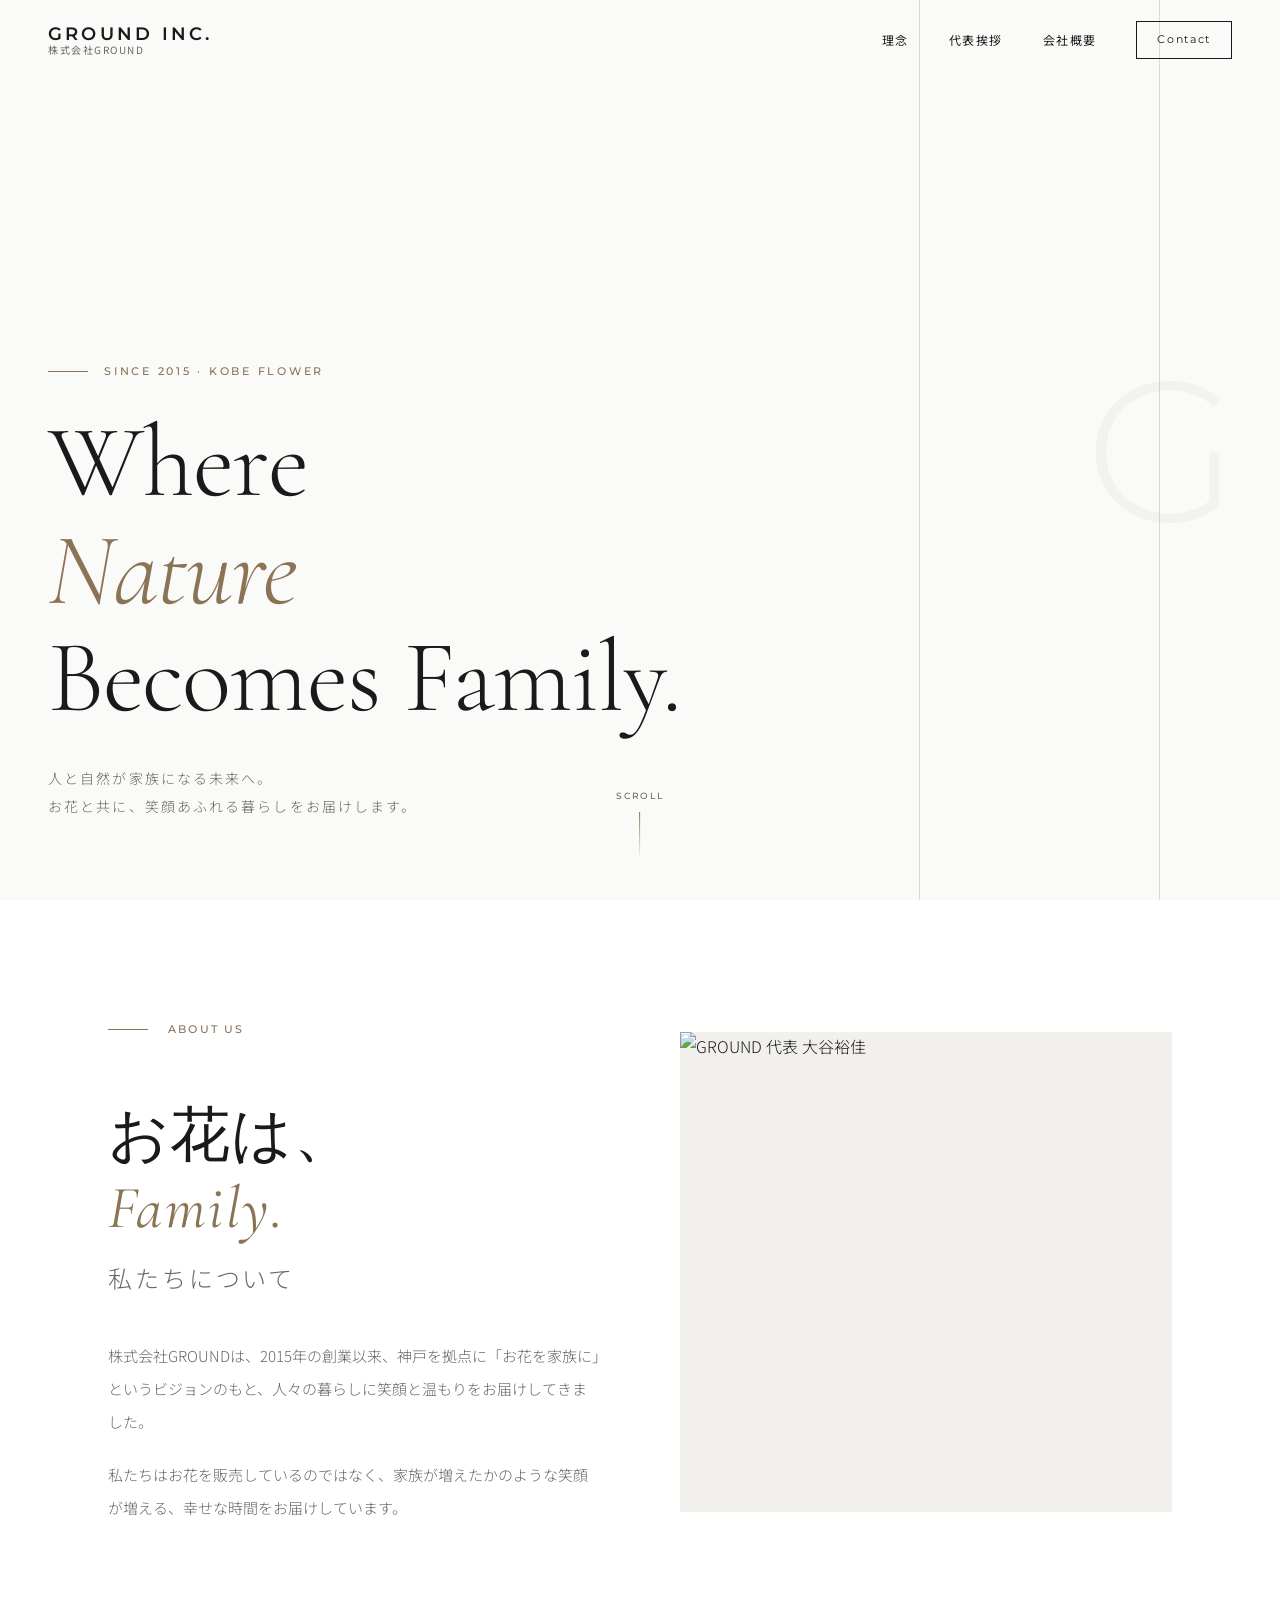
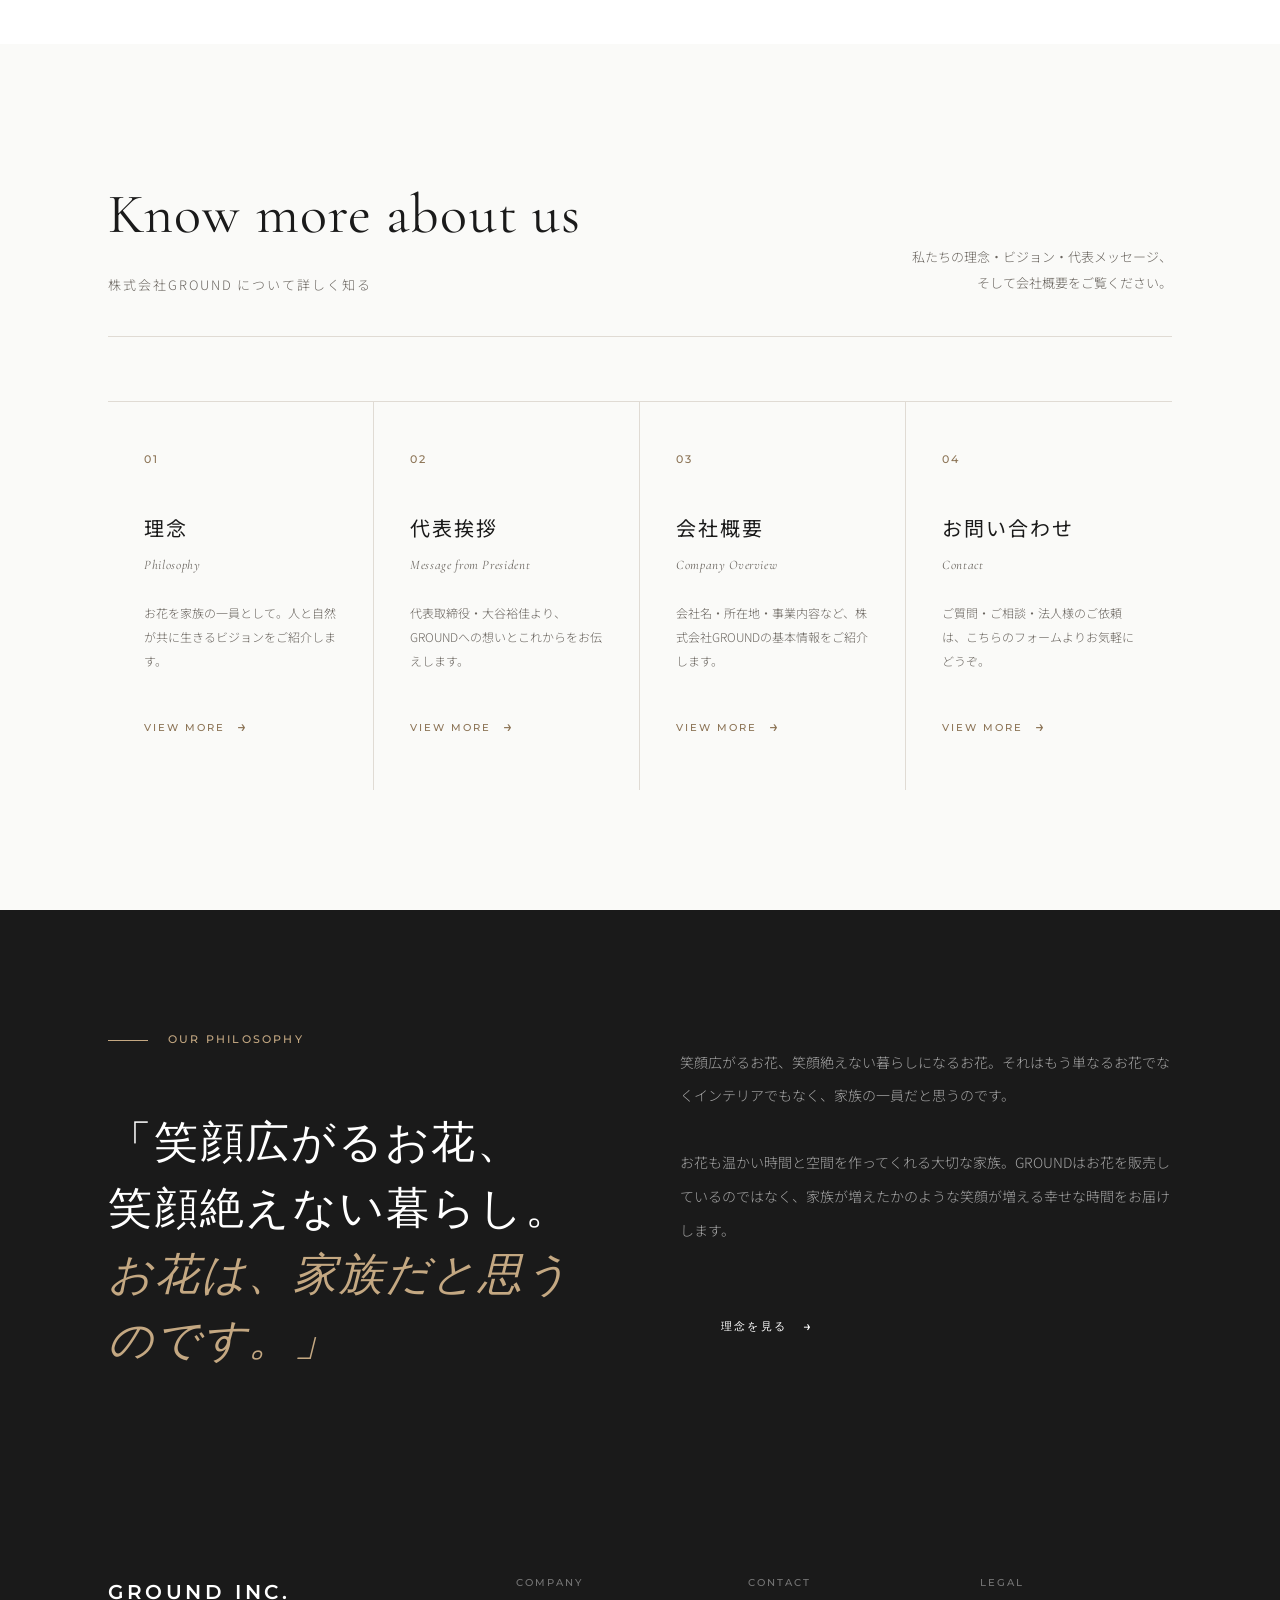
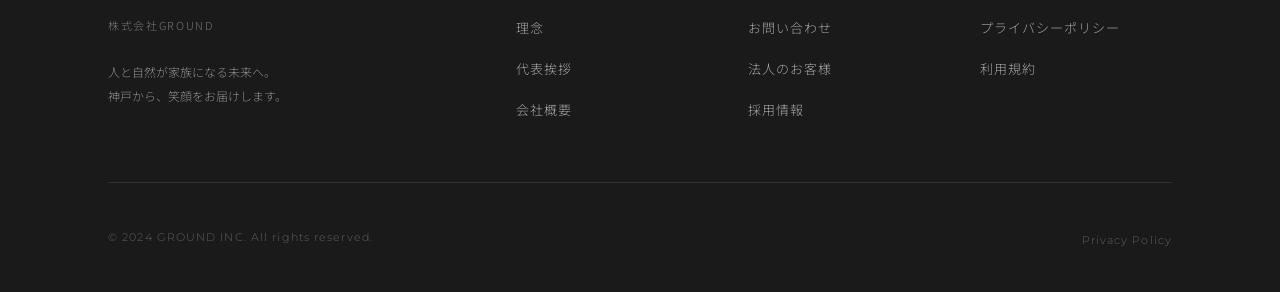
==== commit 79c05b68: "Update all pages with GROUND INC. real company info - Company: 株式会社GROUND / GROUND INC. - President:" ====
--- a/index.html
+++ b/index.html
@@ -3,19 +3,18 @@
 <head>
   <meta charset="UTF-8">
   <meta name="viewport" content="width=device-width, initial-scale=1.0">
-  <title>SAMPLE INC. — コーポレートサイト</title>
-  <meta name="description" content="SAMPLE INC.のコーポレートサイト。私たちは、真摯な姿勢で社会に価値を届け続けます。">
+  <title>GROUND INC. — 株式会社GROUND</title>
+  <meta name="description" content="株式会社GROUNDのコーポレートサイト。人と自然が家族になる未来へ。神戸のフラワーショップ。">
   <link rel="stylesheet" href="css/style.css">
-  <!-- Favicon placeholder -->
-  <link rel="icon" href="data:image/svg+xml,<svg xmlns='http://www.w3.org/2000/svg' viewBox='0 0 100 100'><text y='.9em' font-size='90'>S</text></svg>">
+  <link rel="icon" href="data:image/svg+xml,<svg xmlns='http://www.w3.org/2000/svg' viewBox='0 0 100 100'><text y='.9em' font-size='90'>G</text></svg>">
 </head>
 <body>
 
   <!-- ====== Header ====== -->
   <header class="site-header">
     <a href="index.html" class="header-logo">
-      <span class="logo-en">SAMPLE INC.</span>
-      <span class="logo-jp">株式会社サンプル</span>
+      <span class="logo-en">GROUND INC.</span>
+      <span class="logo-jp">株式会社GROUND</span>
     </a>
     <nav class="site-nav">
       <a href="philosophy.html">理念</a>
@@ -41,17 +40,17 @@
     <!-- ====== Hero ====== -->
     <section class="hero">
       <div class="hero-bg"></div>
-      <div class="hero-number">S</div>
+      <div class="hero-number">G</div>
       <div class="hero-content">
-        <p class="hero-eyebrow">Since 2010</p>
+        <p class="hero-eyebrow">Since 2015 · Kobe Flower</p>
         <h1 class="hero-title">
-          Creating<br>
-          <em>Value,</em><br>
-          Shaping Tomorrow.
+          Where<br>
+          <em>Nature</em><br>
+          Becomes Family.
         </h1>
         <p class="hero-tagline">
-          社会に誠実に向き合い、<br>
-          持続可能な価値を共に創造する。
+          人と自然が家族になる未来へ。<br>
+          お花と共に、笑顔あふれる暮らしをお届けします。
         </p>
       </div>
       <div class="scroll-indicator">
@@ -69,25 +68,23 @@
               <span>About Us</span>
             </div>
             <h2 class="section-title fade-up">
-              真摯に、誠実に。<br>
-              <em class="en-serif" style="font-style:italic; color:var(--accent);">Always Forward.</em>
+              お花は、<br>
+              <em class="en-serif" style="font-style:italic; color:var(--accent);">Family.</em>
             </h2>
             <div class="section-title-jp fade-up fade-up-delay-1">私たちについて</div>
             <div style="margin-top:40px;">
               <p class="fade-up fade-up-delay-2">
-                株式会社サンプルは、2010年の創業以来、お客様・パートナー・社会のすべてのステークホルダーに対して真摯に向き合い、価値ある事業を展開してまいりました。
+                株式会社GROUNDは、2015年の創業以来、神戸を拠点に「お花を家族に」というビジョンのもと、人々の暮らしに笑顔と温もりをお届けしてきました。
               </p>
               <p class="fade-up fade-up-delay-3">
-                私たちは「誠実さ」を核心に置き、変化し続ける時代の中でも揺るぎない信頼関係を築き続けることを使命としています。
+                私たちはお花を販売しているのではなく、家族が増えたかのような笑顔が増える、幸せな時間をお届けしています。
               </p>
             </div>
           </div>
           <div class="about-top-visual fade-up fade-up-delay-2">
             <div class="about-top-visual-box">
-              <div class="visual-placeholder">
-                <div class="visual-placeholder-text">S</div>
-                <div class="visual-placeholder-sub">Company Image</div>
-              </div>
+              <!-- Replace with actual image -->
+              <img src="img/president.jpg" alt="GROUND 代表 大谷裕佳" style="width:100%; height:100%; object-fit:cover;">
             </div>
           </div>
         </div>
@@ -100,7 +97,7 @@
         <div class="know-more-header fade-up">
           <div class="know-more-title-block">
             <h2 class="know-more-title">Know more about us</h2>
-            <p class="know-more-subtitle">株式会社サンプル について詳しく知る</p>
+            <p class="know-more-subtitle">株式会社GROUND について詳しく知る</p>
           </div>
           <p class="know-more-desc">
             私たちの理念・ビジョン・代表メッセージ、<br>
@@ -114,7 +111,7 @@
             <div class="know-card-title-jp">理念</div>
             <div class="know-card-title-en">Philosophy</div>
             <p class="know-card-desc">
-              私たちが大切にしている価値観と、事業を通じて実現したいビジョンをご紹介します。
+              お花を家族の一員として。人と自然が共に生きるビジョンをご紹介します。
             </p>
             <div class="know-card-arrow">View more</div>
           </a>
@@ -124,7 +121,7 @@
             <div class="know-card-title-jp">代表挨拶</div>
             <div class="know-card-title-en">Message from President</div>
             <p class="know-card-desc">
-              代表取締役からのメッセージをお伝えします。これからの事業展開と思いをご覧ください。
+              代表取締役・大谷裕佳より、GROUNDへの想いとこれからをお伝えします。
             </p>
             <div class="know-card-arrow">View more</div>
           </a>
@@ -134,7 +131,7 @@
             <div class="know-card-title-jp">会社概要</div>
             <div class="know-card-title-en">Company Overview</div>
             <p class="know-card-desc">
-              会社名・所在地・事業内容など、株式会社サンプルの基本情報をご紹介します。
+              会社名・所在地・事業内容など、株式会社GROUNDの基本情報をご紹介します。
             </p>
             <div class="know-card-arrow">View more</div>
           </a>
@@ -144,7 +141,7 @@
             <div class="know-card-title-jp">お問い合わせ</div>
             <div class="know-card-title-en">Contact</div>
             <p class="know-card-desc">
-              ご質問・ご相談・取材・採用に関するお問い合わせは、こちらのフォームよりお気軽にどうぞ。
+              ご質問・ご相談・法人様のご依頼は、こちらのフォームよりお気軽にどうぞ。
             </p>
             <div class="know-card-arrow">View more</div>
           </a>
@@ -161,15 +158,15 @@
               <span>Our Philosophy</span>
             </div>
             <p class="philosophy-brief-quote">
-              「誠実さ」と「創造性」で、<br>
-              <em>未来を、共につくる。</em>
+              「笑顔広がるお花、<br>
+              笑顔絶えない暮らし。<br>
+              <em>お花は、家族だと思うのです。」</em>
             </p>
           </div>
           <div class="fade-up fade-up-delay-2">
             <p class="philosophy-brief-text">
-              私たちは、変化する社会の中で常に誠実に向き合い、テクノロジーと人の力を組み合わせることで、新しい価値を生み出し続けます。<br><br>
-              お客様の課題を自分たちの課題として捉え、長期的なパートナーシップのもと、共に成長することを大切にしています。<br><br>
-              それが、株式会社サンプルの存在意義です。
+              笑顔広がるお花、笑顔絶えない暮らしになるお花。それはもう単なるお花でなくインテリアでもなく、家族の一員だと思うのです。<br><br>
+              お花も温かい時間と空間を作ってくれる大切な家族。GROUNDはお花を販売しているのではなく、家族が増えたかのような笑顔が増える幸せな時間をお届けします。
             </p>
             <div style="margin-top:48px;">
               <a href="philosophy.html" class="btn-primary">
@@ -189,11 +186,11 @@
     <div class="container">
       <div class="footer-top">
         <div class="footer-brand">
-          <div class="logo-en">SAMPLE INC.</div>
-          <div class="logo-jp">株式会社サンプル</div>
+          <div class="logo-en">GROUND INC.</div>
+          <div class="logo-jp">株式会社GROUND</div>
           <p class="tagline">
-            誠実さと創造性を胸に、<br>
-            社会に価値を届け続ける。
+            人と自然が家族になる未来へ。<br>
+            神戸から、笑顔をお届けします。
           </p>
         </div>
         <div class="footer-nav">
@@ -209,8 +206,8 @@
             <div class="group-title">Contact</div>
             <ul>
               <li><a href="contact.html">お問い合わせ</a></li>
+              <li><a href="contact.html">法人のお客様</a></li>
               <li><a href="contact.html">採用情報</a></li>
-              <li><a href="contact.html">取材・メディア</a></li>
             </ul>
           </div>
           <div class="footer-nav-group">
@@ -223,7 +220,7 @@
         </div>
       </div>
       <div class="footer-bottom">
-        <p class="footer-copy">&copy; 2024 SAMPLE INC. All rights reserved.</p>
+        <p class="footer-copy">&copy; 2024 GROUND INC. All rights reserved.</p>
         <div class="footer-policy">
           <a href="#">Privacy Policy</a>
         </div>
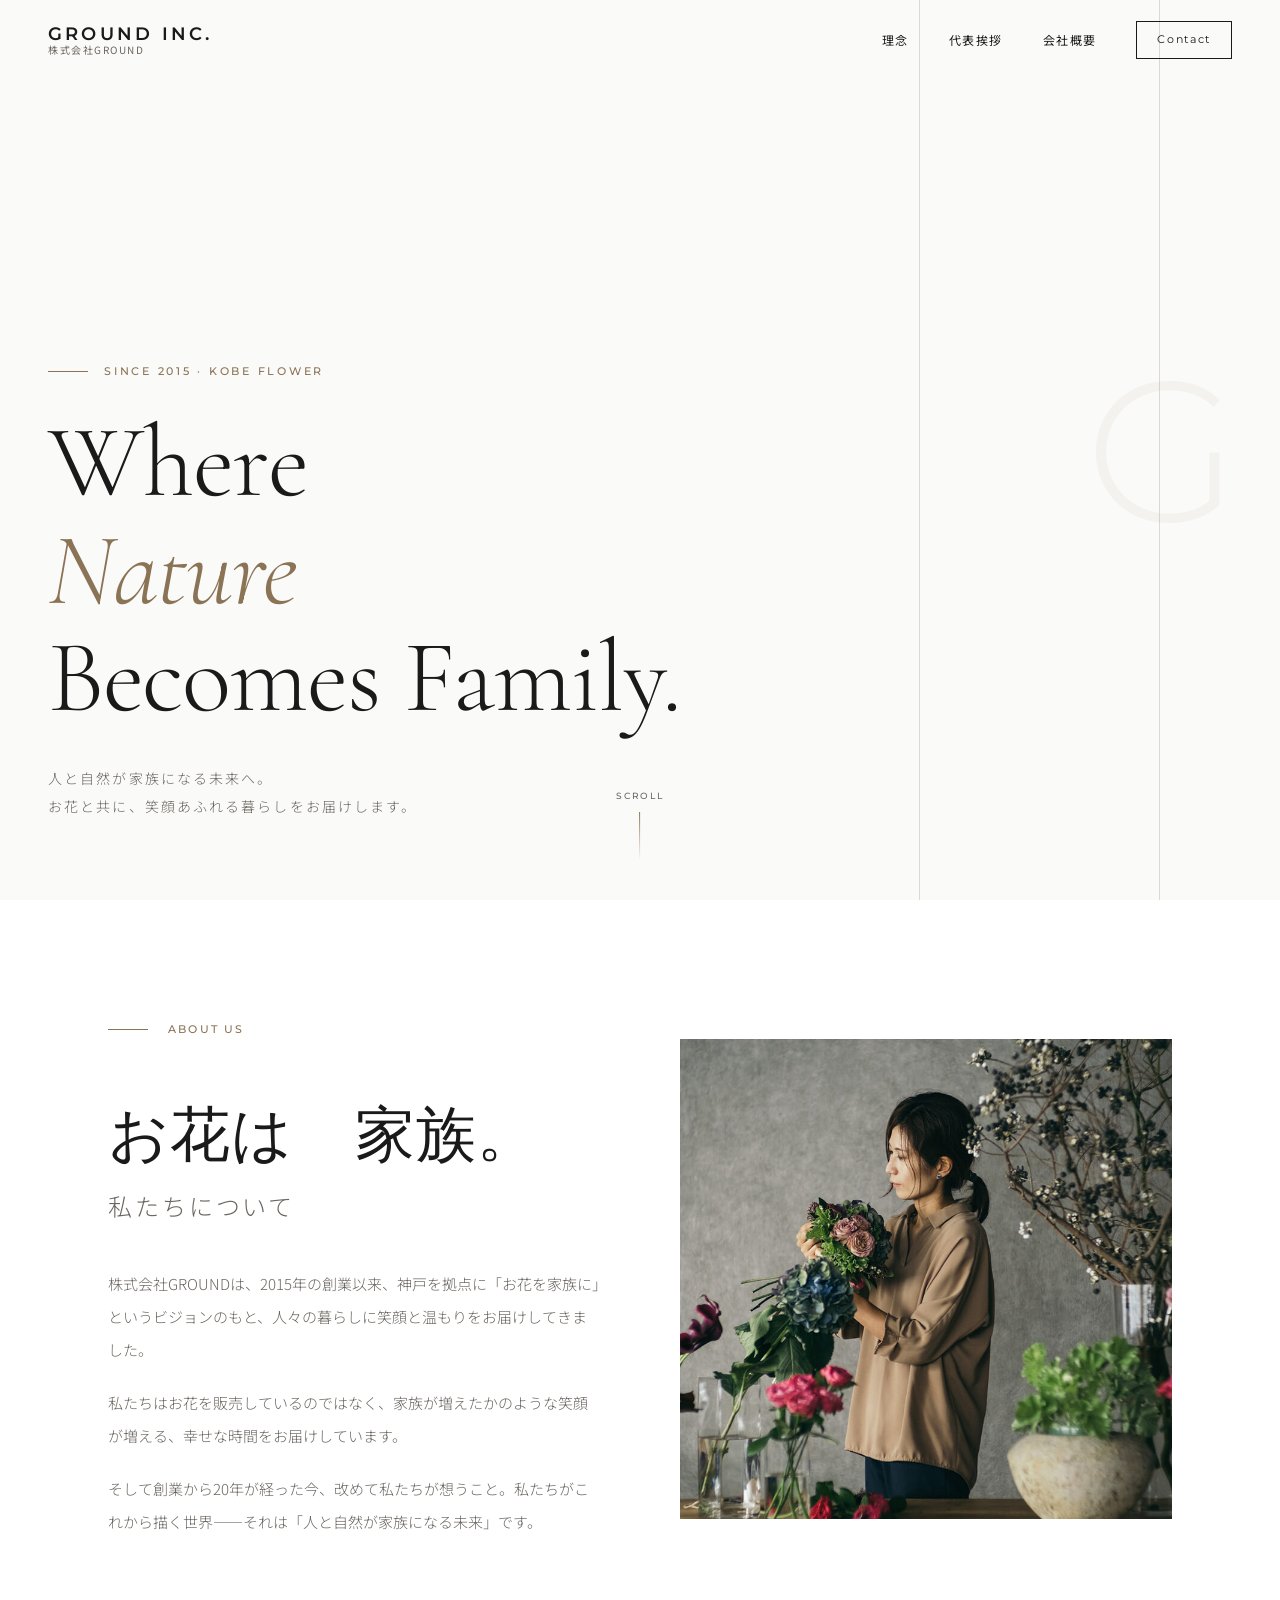
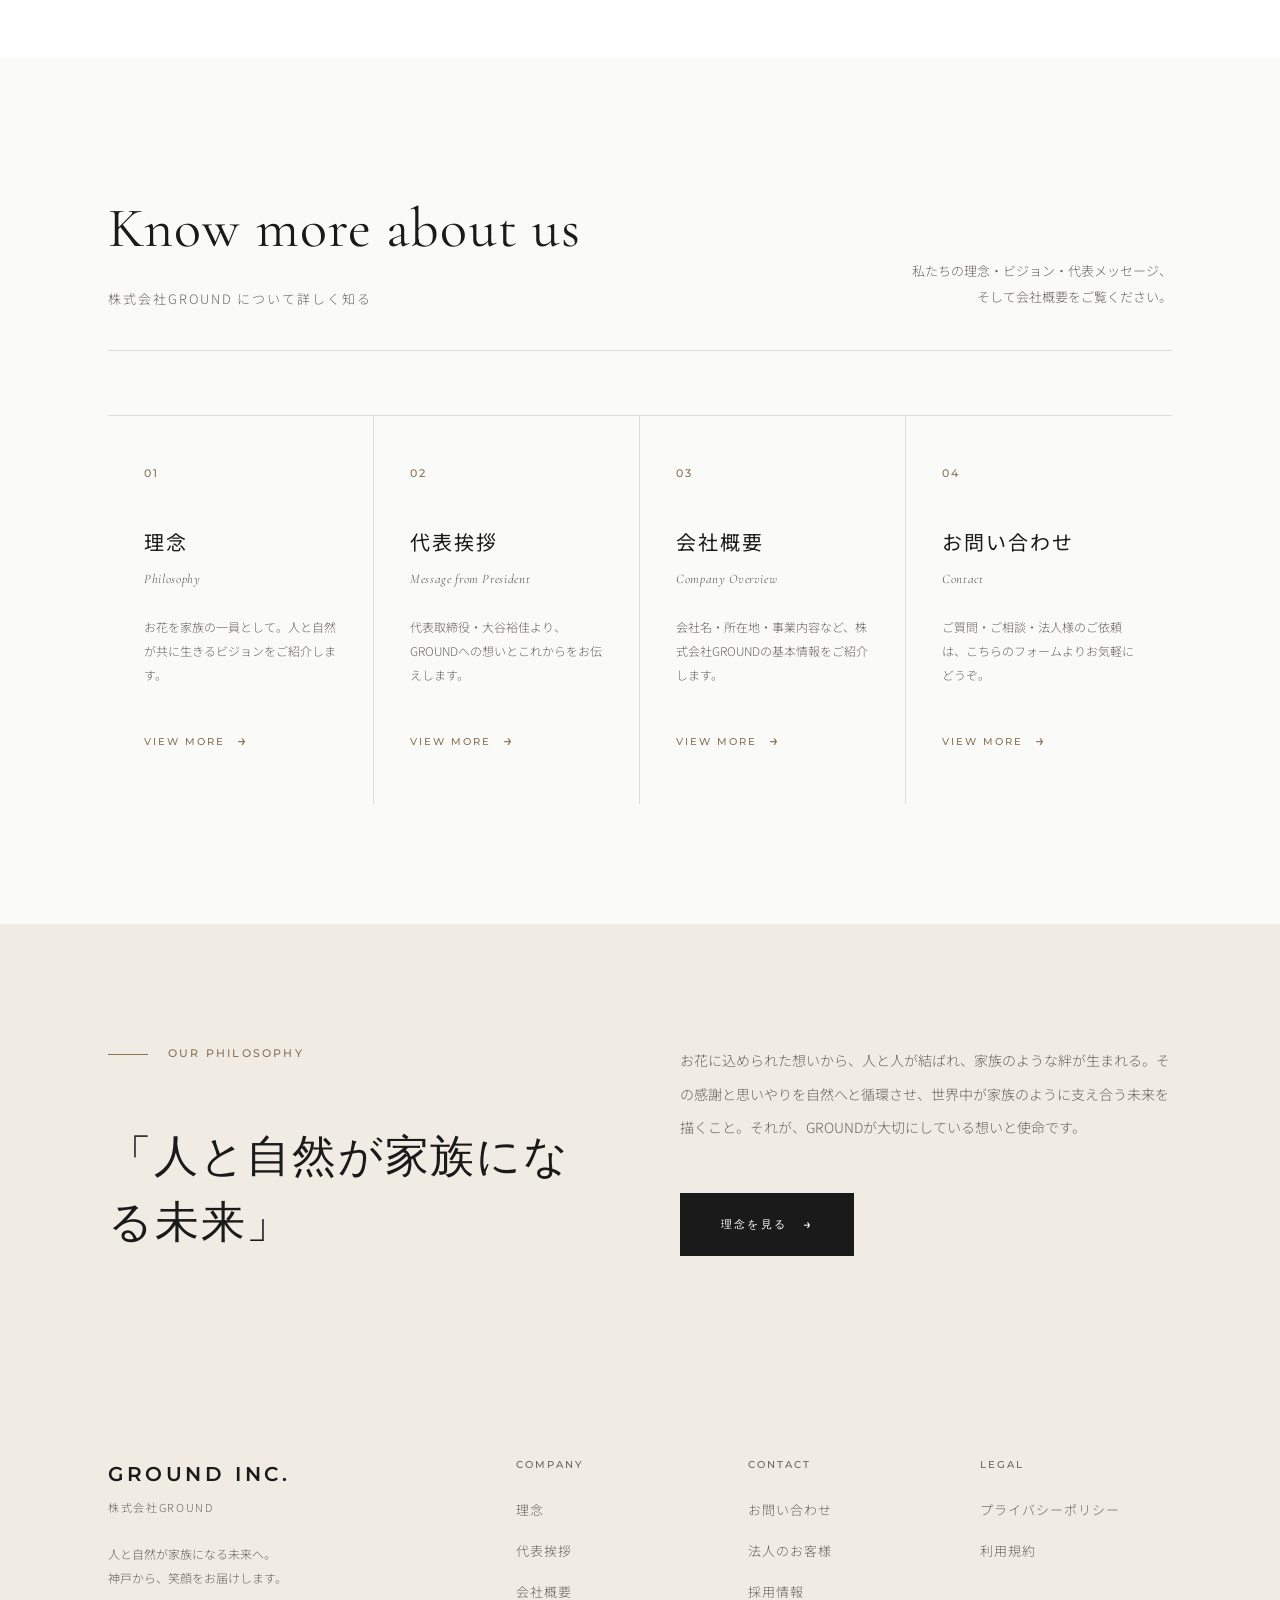
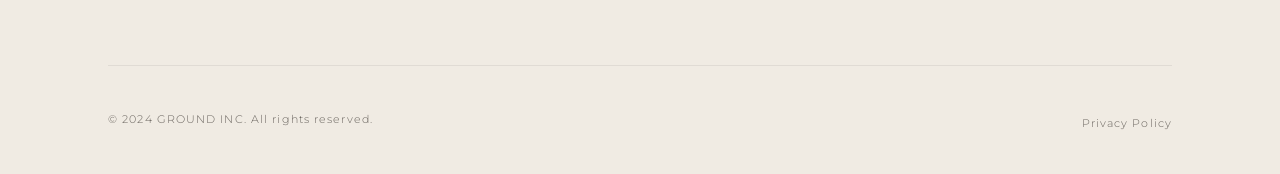
==== commit 1b6b33cb: "コンテンツ・デザイン修正：テキスト更新と背景色変更 - 設立年を2005年に修正 (about.html) - 「お花は、Family.」→「お花は　家族。」に変更 (index.html) - Ab" ====
--- a/index.html
+++ b/index.html
@@ -68,8 +68,7 @@
               <span>About Us</span>
             </div>
             <h2 class="section-title fade-up">
-              お花は、<br>
-              <em class="en-serif" style="font-style:italic; color:var(--accent);">Family.</em>
+              お花は　家族。
             </h2>
             <div class="section-title-jp fade-up fade-up-delay-1">私たちについて</div>
             <div style="margin-top:40px;">
@@ -79,6 +78,9 @@
               <p class="fade-up fade-up-delay-3">
                 私たちはお花を販売しているのではなく、家族が増えたかのような笑顔が増える、幸せな時間をお届けしています。
               </p>
+              <p class="fade-up fade-up-delay-4">
+                そして創業から20年が経った今、改めて私たちが想うこと。私たちがこれから描く世界——それは「人と自然が家族になる未来」です。
+              </p>
             </div>
           </div>
           <div class="about-top-visual fade-up fade-up-delay-2">
@@ -158,15 +160,12 @@
               <span>Our Philosophy</span>
             </div>
             <p class="philosophy-brief-quote">
-              「笑顔広がるお花、<br>
-              笑顔絶えない暮らし。<br>
-              <em>お花は、家族だと思うのです。」</em>
+              「人と自然が家族になる未来」
             </p>
           </div>
           <div class="fade-up fade-up-delay-2">
             <p class="philosophy-brief-text">
-              笑顔広がるお花、笑顔絶えない暮らしになるお花。それはもう単なるお花でなくインテリアでもなく、家族の一員だと思うのです。<br><br>
-              お花も温かい時間と空間を作ってくれる大切な家族。GROUNDはお花を販売しているのではなく、家族が増えたかのような笑顔が増える幸せな時間をお届けします。
+              お花に込められた想いから、人と人が結ばれ、家族のような絆が生まれる。その感謝と思いやりを自然へと循環させ、世界中が家族のように支え合う未来を描くこと。それが、GROUNDが大切にしている想いと使命です。
             </p>
             <div style="margin-top:48px;">
               <a href="philosophy.html" class="btn-primary">
--- a/css/style.css
+++ b/css/style.css
@@ -654,17 +654,17 @@
 
 /* ── Philosophy (Brief) ── */
 .philosophy-brief {
-  background: var(--text);
-  color: var(--white);
+  background: #f0ebe3;
+  color: var(--text);
   padding: 120px 0;
 }
 
 .philosophy-brief .section-label::before {
-  background: var(--accent-lt);
+  background: var(--accent);
 }
 
 .philosophy-brief .section-label span {
-  color: var(--accent-lt);
+  color: var(--accent);
 }
 
 .philosophy-brief-inner {
@@ -680,18 +680,18 @@
   font-weight: 300;
   line-height: 1.5;
   letter-spacing: 0.04em;
-  color: var(--white);
+  color: var(--text);
 }
 
 .philosophy-brief-quote em {
   font-style: italic;
-  color: var(--accent-lt);
+  color: var(--accent);
 }
 
 .philosophy-brief-text {
   font-size: 14px;
   line-height: 2.4;
-  color: rgba(255,255,255,0.6);
+  color: var(--text-light);
 }
 
 /* ── Page Hero (Inner pages) ── */
@@ -1116,8 +1116,8 @@
 
 /* ── Footer ── */
 .site-footer {
-  background: var(--text);
-  color: var(--white);
+  background: #f0ebe3;
+  color: var(--text);
   padding: 80px 0 40px;
 }
 
@@ -1126,7 +1126,7 @@
   grid-template-columns: 1fr 2fr;
   gap: 80px;
   padding-bottom: 60px;
-  border-bottom: 1px solid rgba(255,255,255,0.1);
+  border-bottom: 1px solid var(--border);
   margin-bottom: 40px;
 }
 
@@ -1135,7 +1135,7 @@
   font-size: 20px;
   font-weight: 600;
   letter-spacing: 0.18em;
-  color: var(--white);
+  color: var(--text);
   margin-bottom: 6px;
 }
 
@@ -1143,7 +1143,7 @@
   font-family: var(--ff-sans);
   font-size: 11px;
   letter-spacing: 0.15em;
-  color: rgba(255,255,255,0.4);
+  color: var(--text-light);
   margin-bottom: 24px;
 }
 
@@ -1151,7 +1151,7 @@
   font-family: var(--ff-sans);
   font-size: 12px;
   line-height: 2;
-  color: rgba(255,255,255,0.5);
+  color: var(--text-light);
   max-width: 280px;
 }
 
@@ -1168,7 +1168,7 @@
   font-size: 10px;
   font-weight: 500;
   letter-spacing: 0.2em;
-  color: rgba(255,255,255,0.4);
+  color: var(--text-light);
   text-transform: uppercase;
   margin-bottom: 20px;
 }
@@ -1185,12 +1185,12 @@
   font-size: 13px;
   font-weight: 300;
   letter-spacing: 0.08em;
-  color: rgba(255,255,255,0.6);
+  color: var(--text-light);
   transition: color 0.3s;
 }
 
 .footer-nav-group ul li a:hover {
-  color: var(--accent-lt);
+  color: var(--accent);
 }
 
 .footer-bottom {
@@ -1203,19 +1203,19 @@
   font-family: var(--ff-en);
   font-size: 11px;
   letter-spacing: 0.1em;
-  color: rgba(255,255,255,0.3);
+  color: var(--text-light);
 }
 
 .footer-policy a {
   font-family: var(--ff-en);
   font-size: 11px;
   letter-spacing: 0.1em;
-  color: rgba(255,255,255,0.3);
+  color: var(--text-light);
   transition: color 0.3s;
 }
 
 .footer-policy a:hover {
-  color: rgba(255,255,255,0.6);
+  color: var(--accent);
 }
 
 /* ── Breadcrumb ── */
